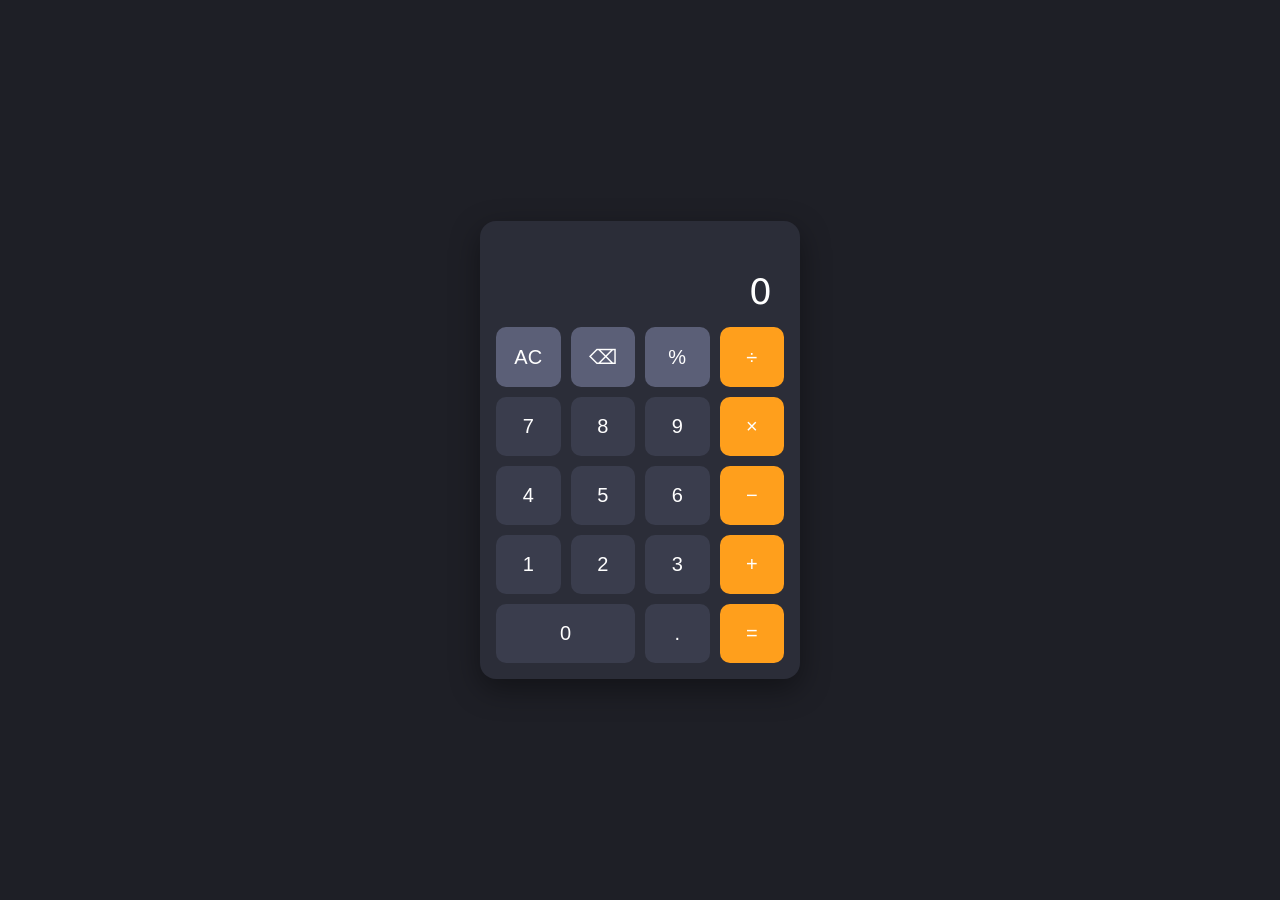
==== index.html @ 32823497 "feat(calculator): add web calculator in HTML/CSS/JS - Basic operations, percent, delete, clear - Key" ====
<!DOCTYPE html>
<html lang="es">
<head>
  <meta charset="UTF-8">
  <meta name="viewport" content="width=device-width, initial-scale=1">
  <title>Calculadora</title>
  <link rel="stylesheet" href="style.css">
</head>
<body>
  <main class="calculator">
    <div class="display">
      <div id="history" class="history"></div>
      <div id="current" class="current">0</div>
    </div>
    <div class="keys">
      <button data-action="clear" class="fn">AC</button>
      <button data-action="delete" class="fn">⌫</button>
      <button data-action="percent" class="fn">%</button>
      <button data-op="/" class="op">÷</button>

      <button data-num="7">7</button>
      <button data-num="8">8</button>
      <button data-num="9">9</button>
      <button data-op="*" class="op">×</button>

      <button data-num="4">4</button>
      <button data-num="5">5</button>
      <button data-num="6">6</button>
      <button data-op="-" class="op">−</button>

      <button data-num="1">1</button>
      <button data-num="2">2</button>
      <button data-num="3">3</button>
      <button data-op="+" class="op">+</button>

      <button data-num="0" class="zero">0</button>
      <button data-num=".">.</button>
      <button data-action="equals" class="op">=</button>
    </div>
  </main>
  <script src="script.js"></script>
</body>
</html>
---- style.css ----
* { box-sizing: border-box; }

body {
  margin: 0;
  min-height: 100vh;
  display: flex;
  align-items: center;
  justify-content: center;
  background: #1e1f26;
  font-family: system-ui, sans-serif;
}

.calculator {
  width: 320px;
  padding: 16px;
  background: #2b2d38;
  border-radius: 16px;
  box-shadow: 0 10px 30px rgba(0, 0, 0, 0.4);
}

.display {
  min-height: 90px;
  padding: 12px;
  text-align: right;
  color: #fff;
  word-break: break-all;
}

.history { height: 22px; color: #8a8fa3; font-size: 14px; }
.current { font-size: 36px; }

.keys {
  display: grid;
  grid-template-columns: repeat(4, 1fr);
  gap: 10px;
}

button {
  padding: 18px 0;
  font-size: 20px;
  border: none;
  border-radius: 10px;
  color: #fff;
  background: #3a3d4d;
  cursor: pointer;
}

button:hover { filter: brightness(1.2); }
button:active { transform: scale(0.96); }
.fn { background: #5b5f77; }
.op { background: #ff9f1c; }
.zero { grid-column: span 2; }
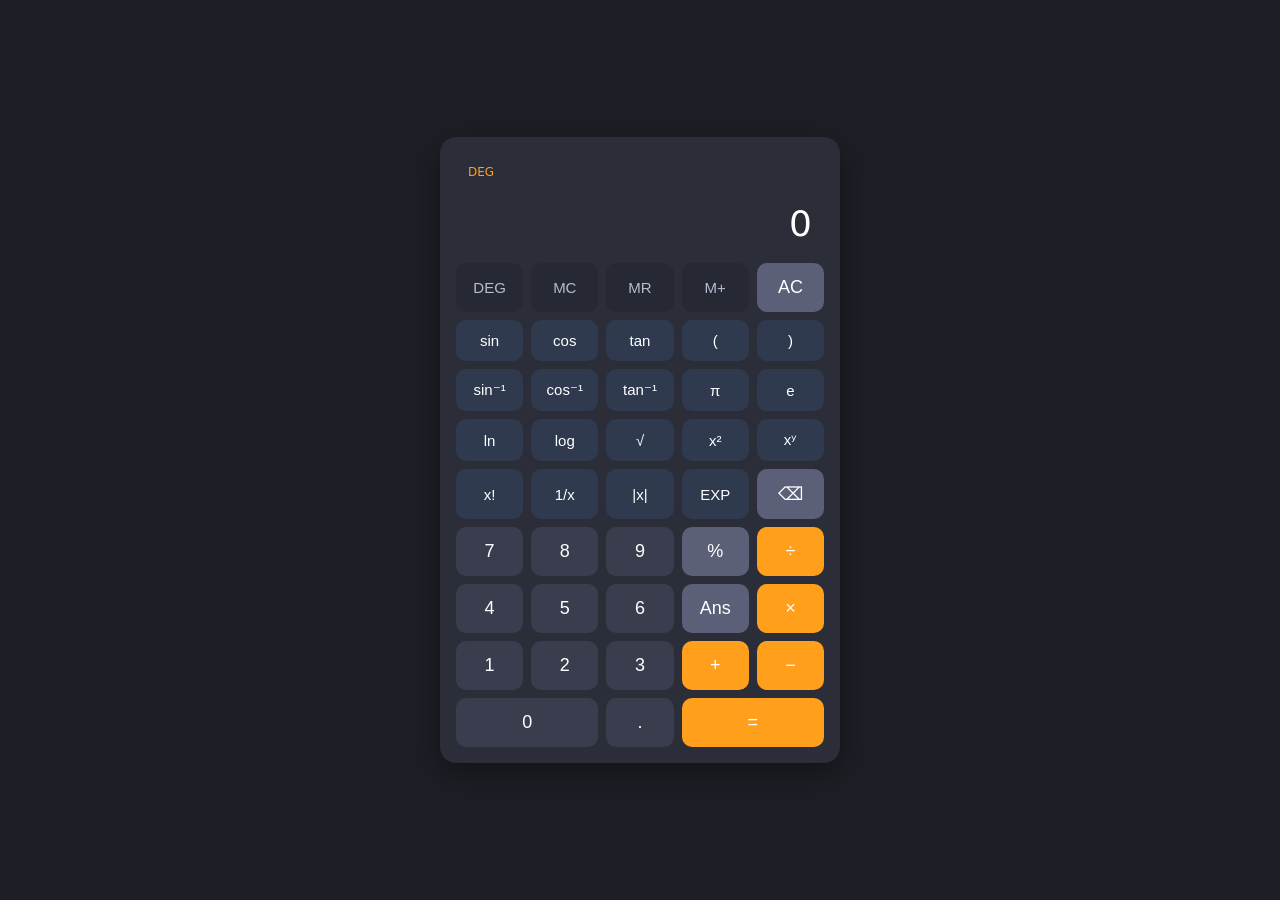
==== commit 9103c5de: "feat(calculator): redesign UI with scientific keypad - 5-column responsive key grid with trig, log, " ====
--- a/index.html
+++ b/index.html
@@ -3,41 +3,74 @@
 <head>
   <meta charset="UTF-8">
   <meta name="viewport" content="width=device-width, initial-scale=1">
-  <title>Calculadora</title>
+  <title>Calculadora científica</title>
   <link rel="stylesheet" href="style.css">
 </head>
 <body>
   <main class="calculator">
     <div class="display">
+      <div class="status">
+        <span id="angle-mode">DEG</span>
+        <span id="memory-flag" hidden>M</span>
+      </div>
       <div id="history" class="history"></div>
-      <div id="current" class="current">0</div>
+      <div id="current" class="current" aria-live="polite">0</div>
     </div>
     <div class="keys">
+      <button data-action="angle" class="mem" aria-label="Alternar grados y radianes">DEG</button>
+      <button data-action="mc" class="mem" aria-label="Borrar memoria">MC</button>
+      <button data-action="mr" class="mem" aria-label="Recuperar memoria">MR</button>
+      <button data-action="mplus" class="mem" aria-label="Sumar a memoria">M+</button>
       <button data-action="clear" class="fn">AC</button>
-      <button data-action="delete" class="fn">⌫</button>
-      <button data-action="percent" class="fn">%</button>
-      <button data-op="/" class="op">÷</button>
 
-      <button data-num="7">7</button>
-      <button data-num="8">8</button>
-      <button data-num="9">9</button>
-      <button data-op="*" class="op">×</button>
+      <button data-insert="sin(" class="sci">sin</button>
+      <button data-insert="cos(" class="sci">cos</button>
+      <button data-insert="tan(" class="sci">tan</button>
+      <button data-insert="(" class="sci">(</button>
+      <button data-insert=")" class="sci">)</button>
 
-      <button data-num="4">4</button>
-      <button data-num="5">5</button>
-      <button data-num="6">6</button>
-      <button data-op="-" class="op">−</button>
+      <button data-insert="asin(" class="sci">sin⁻¹</button>
+      <button data-insert="acos(" class="sci">cos⁻¹</button>
+      <button data-insert="atan(" class="sci">tan⁻¹</button>
+      <button data-insert="π" class="sci">π</button>
+      <button data-insert="e" class="sci">e</button>
 
-      <button data-num="1">1</button>
-      <button data-num="2">2</button>
-      <button data-num="3">3</button>
-      <button data-op="+" class="op">+</button>
+      <button data-insert="ln(" class="sci">ln</button>
+      <button data-insert="log(" class="sci">log</button>
+      <button data-insert="√(" class="sci" aria-label="Raíz cuadrada">√</button>
+      <button data-insert="^2" class="sci" aria-label="Al cuadrado">x²</button>
+      <button data-insert="^" class="sci" aria-label="Potencia">xʸ</button>
 
-      <button data-num="0" class="zero">0</button>
-      <button data-num=".">.</button>
-      <button data-action="equals" class="op">=</button>
+      <button data-insert="!" class="sci" aria-label="Factorial">x!</button>
+      <button data-insert="1/(" class="sci" aria-label="Inverso">1/x</button>
+      <button data-insert="abs(" class="sci" aria-label="Valor absoluto">|x|</button>
+      <button data-insert="E" class="sci" aria-label="Notación científica">EXP</button>
+      <button data-action="delete" class="fn" aria-label="Borrar último">⌫</button>
+
+      <button data-insert="7">7</button>
+      <button data-insert="8">8</button>
+      <button data-insert="9">9</button>
+      <button data-insert="%" class="fn">%</button>
+      <button data-insert="÷" class="op" aria-label="Dividir">÷</button>
+
+      <button data-insert="4">4</button>
+      <button data-insert="5">5</button>
+      <button data-insert="6">6</button>
+      <button data-action="ans" class="fn">Ans</button>
+      <button data-insert="×" class="op" aria-label="Multiplicar">×</button>
+
+      <button data-insert="1">1</button>
+      <button data-insert="2">2</button>
+      <button data-insert="3">3</button>
+      <button data-insert="+" class="op">+</button>
+      <button data-insert="−" class="op" aria-label="Restar">−</button>
+
+      <button data-insert="0" class="zero">0</button>
+      <button data-insert=".">.</button>
+      <button data-action="equals" class="op equals">=</button>
     </div>
   </main>
+  <script src="evaluator.js"></script>
   <script src="script.js"></script>
 </body>
 </html>
--- a/style.css
+++ b/style.css
@@ -11,7 +11,8 @@
 }
 
 .calculator {
-  width: 320px;
+  width: 400px;
+  max-width: 100%;
   padding: 16px;
   background: #2b2d38;
   border-radius: 16px;
@@ -19,25 +20,33 @@
 }
 
 .display {
-  min-height: 90px;
+  min-height: 110px;
   padding: 12px;
   text-align: right;
   color: #fff;
   word-break: break-all;
 }
 
-.history { height: 22px; color: #8a8fa3; font-size: 14px; }
+.status {
+  display: flex;
+  gap: 8px;
+  height: 16px;
+  font-size: 12px;
+  color: #ff9f1c;
+}
+
+.history { min-height: 22px; color: #8a8fa3; font-size: 14px; }
 .current { font-size: 36px; }
 
 .keys {
   display: grid;
-  grid-template-columns: repeat(4, 1fr);
-  gap: 10px;
+  grid-template-columns: repeat(5, 1fr);
+  gap: 8px;
 }
 
 button {
-  padding: 18px 0;
-  font-size: 20px;
+  padding: 14px 0;
+  font-size: 18px;
   border: none;
   border-radius: 10px;
   color: #fff;
@@ -47,6 +56,21 @@
 
 button:hover { filter: brightness(1.2); }
 button:active { transform: scale(0.96); }
+button:focus-visible { outline: 2px solid #ff9f1c; outline-offset: 2px; }
+
+.sci, .mem { font-size: 15px; padding: 12px 0; }
+.sci { background: #2f3a4f; }
+.mem { background: #262833; color: #b8bdd1; }
 .fn { background: #5b5f77; }
 .op { background: #ff9f1c; }
 .zero { grid-column: span 2; }
+.equals { grid-column: span 2; }
+
+@media (max-width: 420px) {
+  body { align-items: stretch; }
+  .calculator { border-radius: 0; padding: 10px; }
+  .keys { gap: 6px; }
+  .current { font-size: 30px; }
+  button { font-size: 17px; }
+  .sci, .mem { font-size: 14px; }
+}
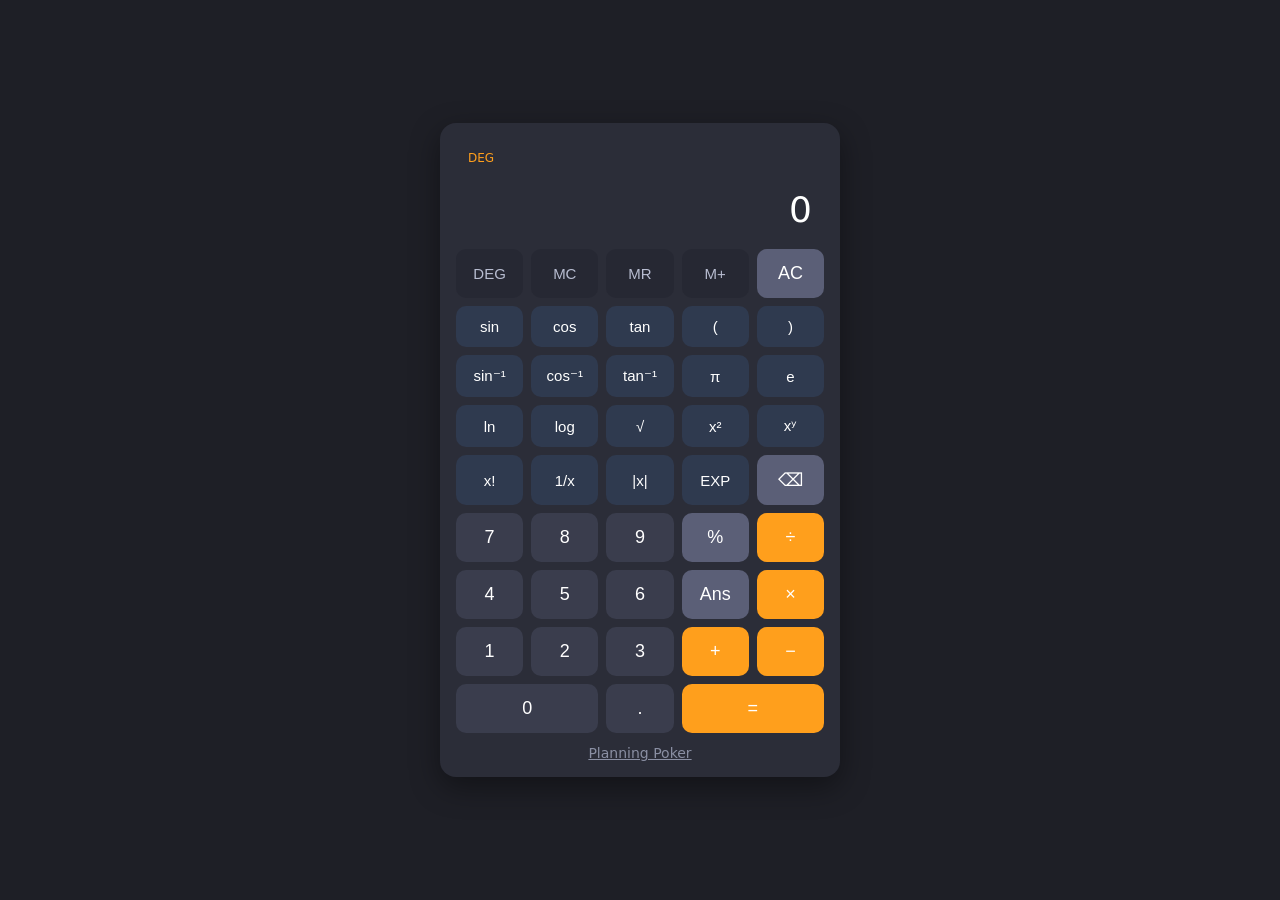
==== commit f212947e: "docs(poker): document planning poker and link from calculator - README section with usage, deck, sho" ====
--- a/index.html
+++ b/index.html
@@ -69,6 +69,7 @@
       <button data-insert=".">.</button>
       <button data-action="equals" class="op equals">=</button>
     </div>
+    <a class="poker-link" href="poker.html">Planning Poker</a>
   </main>
   <script src="evaluator.js"></script>
   <script src="script.js"></script>
--- a/style.css
+++ b/style.css
@@ -74,3 +74,13 @@
   button { font-size: 17px; }
   .sci, .mem { font-size: 14px; }
 }
+
+.poker-link {
+  display: block;
+  margin-top: 12px;
+  text-align: center;
+  font-size: 14px;
+  color: #8a8fa3;
+}
+
+.poker-link:hover { color: #fff; }
